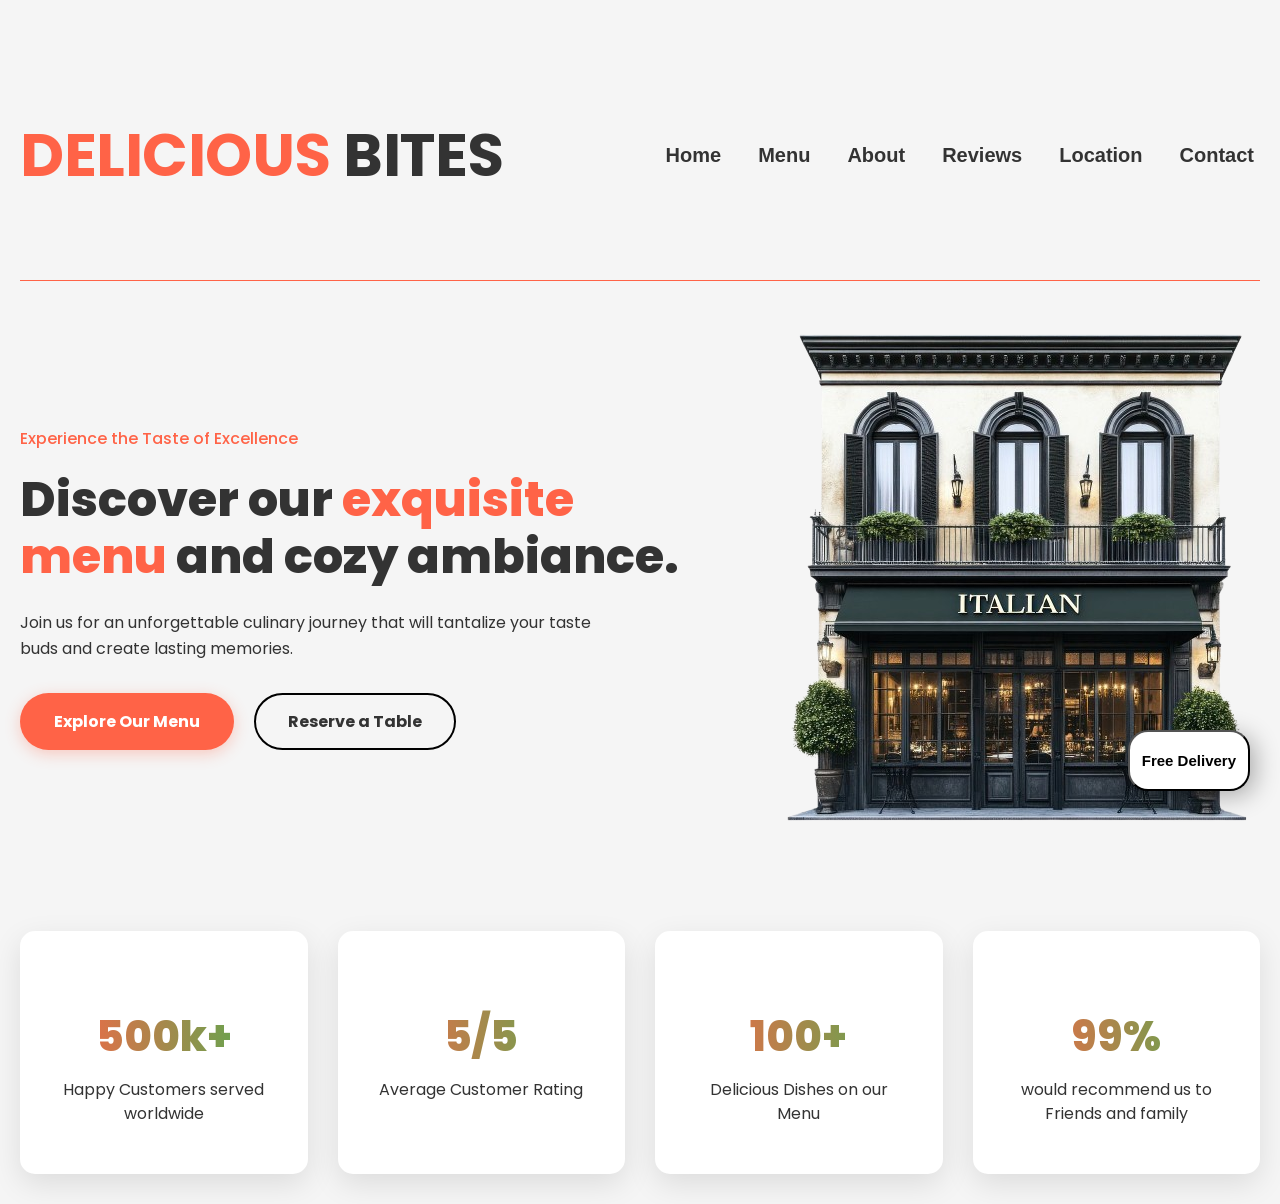
==== index.html @ ff62959d "change font-family" ====
<!DOCTYPE html>
<html lang="en">

<head>
    <meta charset="UTF-8">
    <meta name="viewport" content="width=device-width, initial-scale=1.0">
    <title>Restaurant Website</title>
    <link rel="stylesheet" href="style.css">
    <link href="https://fonts.googleapis.com/css2?family=Poppins:wght@300;400;600;800&display=swap" rel="stylesheet">
</head>

<body>
    <header>
        <div class="logo">
            <h1><span>DELICIOUS</span> BITES</h1>
        </div>
        <nav>
            <ul>
                <button onclick="showSection('home')">Home</button>
                <button onclick="showSection('menu')">Menu</button>
                <button onclick="showSection('about')">About</button>
                <button onclick="showSection('reviews')">Reviews</button>
                <button onclick="showSection('location')">Location</button>
                <button onclick="showSection('contact')">Contact</button>
            </ul>
        </nav>
    </header>

    <hr>

    <section id="home" class="content-section">
        <div class="hero">
            <div class="content">
                <h2>Experience the Taste of Excellence</h2>
                <h1>Discover our <span>exquisite menu </span> and cozy ambiance.</h1>
                <p>Join us for an unforgettable culinary journey that will tantalize your taste buds and create lasting
                    memories.</p>
                <div class="buttons">
                    <a href="#menu" onclick="showSection('menu')" class="btn btn-primary">Explore Our Menu</a>
                    <a href="#contact" onclick="showSection('contact')" class="btn btn-secondary">Reserve a Table</a>
                </div>
            </div>

            <div class="profile">
                <img src="asset/profile.png" alt="" />
                <button onclick="showSection('contact')" class="delivery">Free Delivery</button>
            </div>
        </div>
        <section class="stats">
            <div class="stat-item">
                <h3>500k+</h3>
                <p>Happy Customers served worldwide</p>
            </div>

            <div class="stat-item">
                <h3>5/5</h3>
                <p>Average Customer Rating</p>
            </div>

            <div class="stat-item">
                <h3>100+</h3>
                <p>Delicious Dishes on our Menu</p>
            </div>

            <div class="stat-item">
                <h3>99%</h3>
                <p>would recommend us to Friends and family</p>
            </div>
        </section>
    </section>

    <section id="menu" class="content-section">
        <h2>Our Menu</h2>
        <p>Delicious dishes coming soon...</p>
    </section>

    <!-- ABOUT -->
    <section id="about" class="content-section">
        <h2>About</h2>
        <p>
            At Delicious Bites, we are passionate about creating unforgettable dining experiences. Our culinary team
            crafts each dish with care, using the freshest ingredients to ensure every bite is a delight. Whether
            you're joining us for a romantic dinner, a family gathering, or a casual meal with friends, we strive to
            provide exceptional service and a warm, inviting atmosphere. Come and discover why our customers keep
            coming back for more!
        </p>
    </section>

    <!-- REVIEWS -->
    <section id="reviews" class="content-section">
        <h2>Reviews</h2>
        <p>"The food was absolutely amazing! The flavors were perfectly balanced, and the presentation was
            beautiful. I can't wait to come back and try more dishes!" - Sarah M.</p>
    </section>

    <!-- CONTACT -->
    <section id="contact" class="content-section">
        <h2>Contact</h2>
        <p>Email: example@email.com</p>
    </section>


    <script src="script.js"></script>
</body>

</html>
---- style.css ----
:root {
    --primary-color: rgb(255, 99, 71);
    --secondary-color: rgb(76, 175, 80);
    --background-color: rgb(245, 245, 245);
    --text-color: rgb(51, 51, 51);
}

body {
    font-family: poppins, sans-serif;
    padding: 20px;
    color: var(--text-color);
    background-color: var(--background-color);
    max-width: 1350px;
    margin: 10px auto;
    overflow-x: hidden;
}

header {
    display: flex;
    justify-content: space-between;
    align-items: center;
    margin: 40px 0;
}

.hero {
    margin-top: 40px;
    display: flex;
    justify-content: space-evenly;
}

.logo {
    font-size: 30px;
    margin: 0;
    font-weight: 800;
    letter-spacing: -0.5px;
}

.logo::after {
    content: '';
    color: var(--primary-color);
}

.logo span {
    color: var(--primary-color);
}

nav ul {
    display: flex;
    list-style-type: none;
    margin: 0;
    gap: 25px;
    flex-wrap: wrap;
}

nav button {
    background: none;
    border: none;
    font-size: 20px;
    cursor: pointer;
    color: var(--text-color);
    transition: color 0.3s ease;
    font-weight: 600;
}

nav button:hover {
    color: var(--primary-color);
}

hr {
    border: none;
    border-top: 1px solid var(--primary-color);
    margin: 40px 0;
}

.hero {
    margin-bottom: 70px;
    display: flex;
    align-items: center;
    justify-content: space-between;
    flex-wrap: wrap;
}

.hero h2 {
    font-size: 16px;
    font-weight: 500;
    margin-bottom: 20px;
    color: var(--primary-color);
    display: flex;
    align-items: center;
    gap: 8px;
}

.hero h1 {
    font-size: 48px;
    margin-top: 0;
    margin-bottom: 24px;
    font-weight: 800;
    line-height: 1.2;
    max-width: 700px;
}

.hero span {
    color: var(--primary-color);
}

.hero p {
    font-size: 16px;
    margin-bottom: 32px;
    line-height: 1.6;
    color: var(--text-color);
    max-width: 600px;
}

.buttons {
    display: flex;
    gap: 20px;
}

.btn {
    display: inline-flex;
    align-items: center;
    justify-content: center;
    padding: 14px 32px;
    border-radius: 50px;
    font-weight: 600;
    text-decoration: none;
    transition: all 0.3s ease;
    font-size: 16px;
    cursor: pointer;
    border: 2px solid transparent;
}

.btn-primary {
    background-color: var(--primary-color);
    color: rgb(255, 255, 255);
    box-shadow: 0 4px 15px rgba(255, 99, 71, 0.3);
    font-weight: bold;
}

.btn-primary:hover {
    background-color: var(--secondary-color);
    transform: translateY(-2px);
    color: var(--text-color);
    box-shadow: 0 6px 20px rgba(14, 4, 4, 0.5);
}

.btn-secondary {
    background-color: transparent;
    color: var(--text-color);
    border-color: black;
    font-weight: bold;
}

.btn-secondary:hover {
    background-color: var(--secondary-color);
    color: rgb(255, 255, 255);
    transform: translateY(-3px);
}

.profile {
    position: relative;

}

.profile img {
    max-width: 100%;
    height: auto;
}

.delivery {
    position: absolute;
    background-color: white;
    padding: 20px 12px;
    border-radius: 20px;
    font-size: 15px;
    font-weight: 600;
    box-shadow: 5px 5px 25px rgba(0, 0, 0, 0.3);
    bottom: 50px;
    right: 10px;
}
.delivery:hover{
    color: var(--primary-color);
    transform: translateY(-3px);
    cursor: pointer;
}
.stats {
    display: grid;
    grid-template-columns: repeat(auto-fit, minmax(220px, 1fr));
    gap: 30px;
    margin-top: 90px;
}

.stat-item {
    background-color: rgb(255, 255, 255);
    border-radius: 15px;
    padding: 30px;
    text-align: center;
    box-shadow: 0 10px 30px rgba(0, 0, 0, 0.1);
    transition: transform 0.3s ease, box-shadow 0.3s ease;
    border: 2px solid white;
}

.stat-item:hover {
    transform: translateY(-10px);
    box-shadow: 0 15px 40px rgba(0, 0, 0, 0.2);
}

.stat-item h3 {
    font-size: 42px;
    font-weight: 800;
    margin-bottom: 10px;
    color: var(--primary-color);
    background: linear-gradient(to right, var(--primary-color), var(--secondary-color));
    -webkit-background-clip: text;
    -webkit-text-fill-color: transparent;
}

.stat-item p {
    font-size: 16px;
    color: var(--text-color);
    margin-top: 0;
    line-height: 1.5;
}

.content-section {
    display: none;
}
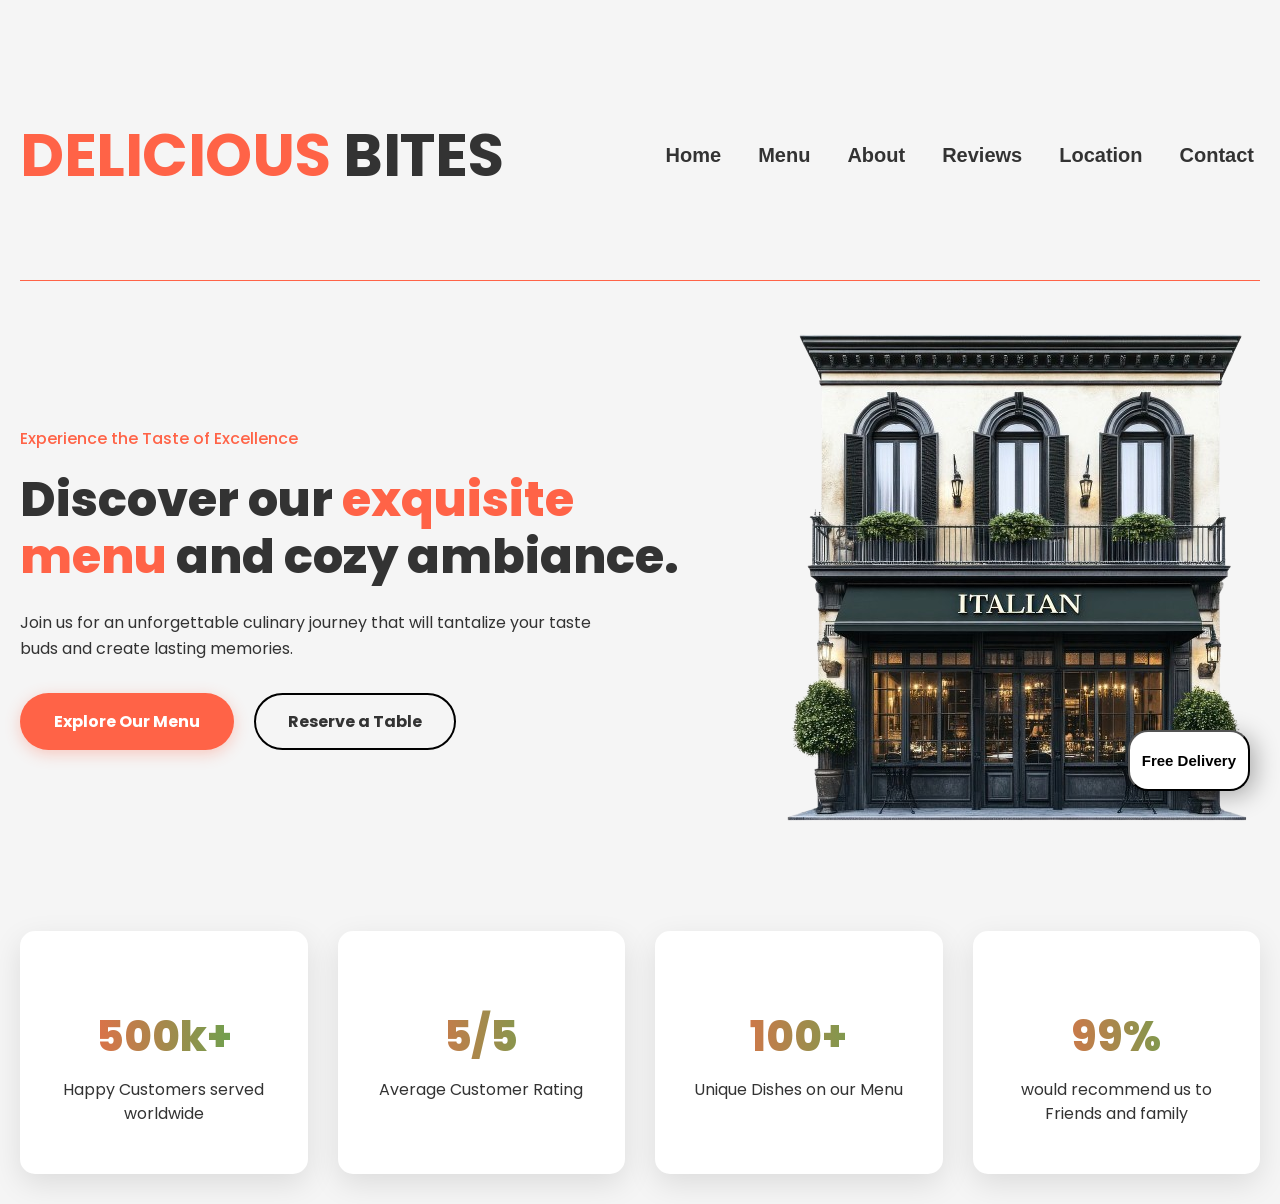
==== commit 4e50b64b: "little chamges" ====
--- a/index.html
+++ b/index.html
@@ -59,7 +59,7 @@
 
             <div class="stat-item">
                 <h3>100+</h3>
-                <p>Delicious Dishes on our Menu</p>
+                <p>Unique Dishes on our Menu</p>
             </div>
 
             <div class="stat-item">
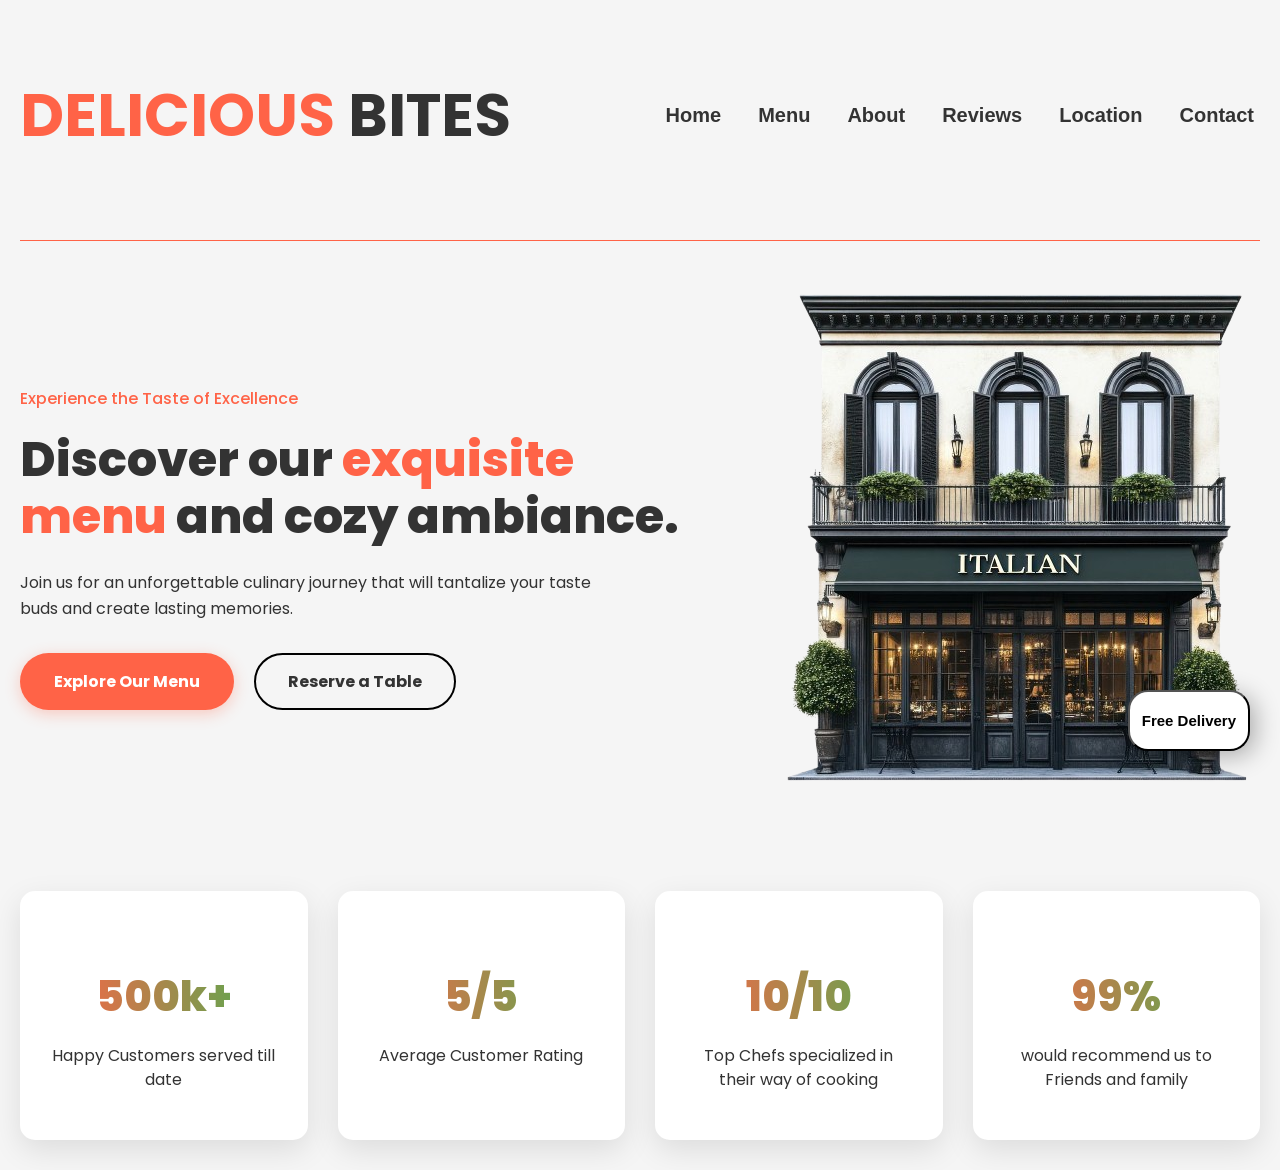
==== commit 2466a674: "added dishes in menu" ====
--- a/index.html
+++ b/index.html
@@ -49,7 +49,7 @@
         <section class="stats">
             <div class="stat-item">
                 <h3>500k+</h3>
-                <p>Happy Customers served worldwide</p>
+                <p>Happy Customers served till date</p>
             </div>
 
             <div class="stat-item">
@@ -58,8 +58,8 @@
             </div>
 
             <div class="stat-item">
-                <h3>100+</h3>
-                <p>Unique Dishes on our Menu</p>
+                <h3>10/10</h3>
+                <p>Top Chefs specialized in their way of cooking</p>
             </div>
 
             <div class="stat-item">
@@ -70,37 +70,162 @@
     </section>
 
     <section id="menu" class="content-section">
-        <h2>Our Menu</h2>
-        <p>Delicious dishes coming soon...</p>
+        <section class="menu">
+
+            <h1>Our Menu</h1>
+            <h2>🥗 Starters</h2>
+            <div onclick="showSection('contact')" class="menu-grid">
+                <div class="card">
+                    <img src="images/paneer-tikka.jpg" alt="paneer tikka">
+                    <h3>Paneer Tikka</h3>
+                    <p>Grilled and spicy cottage cheese</p>
+                    <span>₹199</span>
+                </div>
+                <div class="card">
+                    <img src="images/chicken-lollipop.jpg" alt="Chicken Lollipop">
+                    <h3>Chicken Lollipop</h3>
+                    <p>Crispy and juicy</p>
+                    <span>₹249</span>
+                </div>
+
+                <div class="card">
+                    <img src="images/spring-rolls.jpg" alt="Veg Spring Rolls">
+                    <h3>Veg Spring Rolls</h3>
+                    <p>Crunchy snack</p>
+                    <span>₹149</span>
+                </div>
+            </div>
+            <h2>🍛 Main Course</h2>
+            <div class="menu-grid">
+
+                <div class="card">
+                    <img src="images/butter-chicken.jpg" alt="Butter Chicken">
+                    <h3>Butter Chicken</h3>
+                    <p>Creamy rich gravy</p>
+                    <span>₹299</span>
+                </div>
+
+                <div class="card">
+                    <img src="images/paneer-butter-masala.jpg" alt="Paneer Butter Masala">
+                    <h3>Paneer Butter Masala</h3>
+                    <p>Classic veg dish</p>
+                    <span>₹259</span>
+                </div>
+
+                <div class="card">
+                    <img src="images/dal-makhani.jpg" alt="Dal Makhani">
+                    <h3>Dal Makhani</h3>
+                    <p>Slow-cooked lentils</p>
+                    <span>₹199</span>
+                </div>
+
+            </div>
+
+            <h2>🍚 Rice & Biryani</h2>
+            <div class="menu-grid">
+
+                <div class="card">
+                    <img src="images/chicken-biryani.jpg" alt="Chicken Biryani">
+                    <h3>Chicken Biryani</h3>
+                    <p>Aromatic & flavorful</p>
+                    <span>₹279</span>
+                </div>
+
+                <div class="card">
+                    <img src="images/veg-biryani.jpg" alt="Veg Biryani">
+                    <h3>Veg Biryani</h3>
+                    <p>Loaded with veggies</p>
+                    <span>₹229</span>
+                </div>
+
+                <div class="card">
+                    <img src="images/jeera-rice.jpg" alt="Jeera Rice">
+                    <h3>Jeera Rice</h3>
+                    <p>Perfect with curries</p>
+                    <span>₹149</span>
+                </div>
+
+            </div>
+
+            <h2>🍕 Fast Food</h2>
+            <div class="menu-grid">
+
+                <div class="card">
+                    <img src="images/pizza.jpg" alt="Pizza">
+                    <h3>Margherita Pizza</h3>
+                    <p>Cheesy classic</p>
+                    <span>₹199</span>
+                </div>
+
+                <div class="card">
+                    <img src="images/burger.jpg" alt="Burger">
+                    <h3>Cheese Burger</h3>
+                    <p>Juicy & filling</p>
+                    <span>₹179</span>
+                </div>
+
+                <div class="card">
+                    <img src="images/fries.jpg" alt="Fries">
+                    <h3>French Fries</h3>
+                    <p>Crispy & golden</p>
+                    <span>₹99</span>
+                </div>
+
+            </div>
+
+            <h2>🍰 Desserts</h2>
+            <div class="menu-grid">
+
+                <div class="card">
+                    <img src="images/gulab-jamun.jpg" alt="Gulab Jamun">
+                    <h3>Gulab Jamun</h3>
+                    <p>Soft & sweet</p>
+                    <span>₹99</span>
+                </div>
+
+                <div class="card">
+                    <img src="images/brownie.jpg" alt="Brownie">
+                    <h3>Chocolate Brownie</h3>
+                    <p>Rich chocolate</p>
+                    <span>₹149</span>
+                </div>
+
+                <div class="card">
+                    <img src="images/sundae.jpg" alt="Ice Cream Sundae">
+                    <h3>Ice Cream Sundae</h3>
+                    <p>Cool & refreshing</p>
+                    <span>₹129</span>
+                </div>
+            </div>
+        </section>
     </section>
-
-    <!-- ABOUT -->
-    <section id="about" class="content-section">
-        <h2>About</h2>
-        <p>
-            At Delicious Bites, we are passionate about creating unforgettable dining experiences. Our culinary team
-            crafts each dish with care, using the freshest ingredients to ensure every bite is a delight. Whether
-            you're joining us for a romantic dinner, a family gathering, or a casual meal with friends, we strive to
-            provide exceptional service and a warm, inviting atmosphere. Come and discover why our customers keep
-            coming back for more!
-        </p>
-    </section>
-
-    <!-- REVIEWS -->
-    <section id="reviews" class="content-section">
-        <h2>Reviews</h2>
-        <p>"The food was absolutely amazing! The flavors were perfectly balanced, and the presentation was
-            beautiful. I can't wait to come back and try more dishes!" - Sarah M.</p>
-    </section>
-
-    <!-- CONTACT -->
-    <section id="contact" class="content-section">
-        <h2>Contact</h2>
-        <p>Email: example@email.com</p>
-    </section>
-
-
-    <script src="script.js"></script>
+        <!-- ABOUT -->
+        <section id="about" class="content-section">
+            <h2>About</h2>
+            <p>
+                At Delicious Bites, we are passionate about creating unforgettable dining experiences. Our culinary team
+                crafts each dish with care, using the freshest ingredients to ensure every bite is a delight. Whether
+                you're joining us for a romantic dinner, a family gathering, or a casual meal with friends, we strive to
+                provide exceptional service and a warm, inviting atmosphere. Come and discover why our customers keep
+                coming back for more!
+            </p>
+        </section>
+
+        <!-- REVIEWS -->
+        <section id="reviews" class="content-section">
+            <h2>Reviews</h2>
+            <p>"The food was absolutely amazing! The flavors were perfectly balanced, and the presentation was
+                beautiful. I can't wait to come back and try more dishes!" - Sarah M.</p>
+        </section>
+
+        <!-- CONTACT -->
+        <section id="contact" class="content-section">
+            <h2>Contact</h2>
+            <p>Email: example@email.com</p>
+        </section>
+
+
+        <script src="script.js"></script>
 </body>
 
 </html>
--- a/style.css
+++ b/style.css
@@ -19,11 +19,10 @@
     display: flex;
     justify-content: space-between;
     align-items: center;
-    margin: 40px 0;
 }
 
 .hero {
-    margin-top: 40px;
+    margin-top: 0px;
     display: flex;
     justify-content: space-evenly;
 }
@@ -32,7 +31,6 @@
     font-size: 30px;
     margin: 0;
     font-weight: 800;
-    letter-spacing: -0.5px;
 }
 
 .logo::after {
@@ -198,6 +196,7 @@
     box-shadow: 0 10px 30px rgba(0, 0, 0, 0.1);
     transition: transform 0.3s ease, box-shadow 0.3s ease;
     border: 2px solid white;
+    cursor: pointer;
 }
 
 .stat-item:hover {
@@ -218,10 +217,63 @@
 .stat-item p {
     font-size: 16px;
     color: var(--text-color);
-    margin-top: 0;
     line-height: 1.5;
 }
 
 .content-section {
     display: none;
+}
+
+.menu{
+    padding: auto;
+    text-align: center;
+}
+.menu h1{
+    margin-bottom: 30px;
+    font-size: 36px;
+}
+
+.menu h2{
+    color: var(--primary-color);
+    font-size: 25px;
+}
+
+.menu-grid{
+    display: grid;
+    grid-template-columns: repeat(auto-fit, minmax(250px, 1fr));
+    gap: 30px;
+    margin-bottom: 80px;
+}
+
+.card{
+    background-color: rgb(241, 191, 191);
+    border-radius: 8px;
+    padding: 15px;
+    transition: 0.5s;
+}
+
+.card:hover{
+    transform: translateY(-5px);
+    box-shadow: 0 10px 20px rgba(4, 4, 96, 0.2);
+    cursor: pointer;
+}
+
+.card h3{
+    margin-bottom: 10px;
+}
+
+.card p{
+    font-size: medium;
+}
+
+.card span{
+    font-weight: bold;
+}
+
+.card img{
+    width: 100%;
+    height: 400px;
+    object-fit: cover;
+    border-radius: 10px;
+    margin-bottom: 5px;
 }
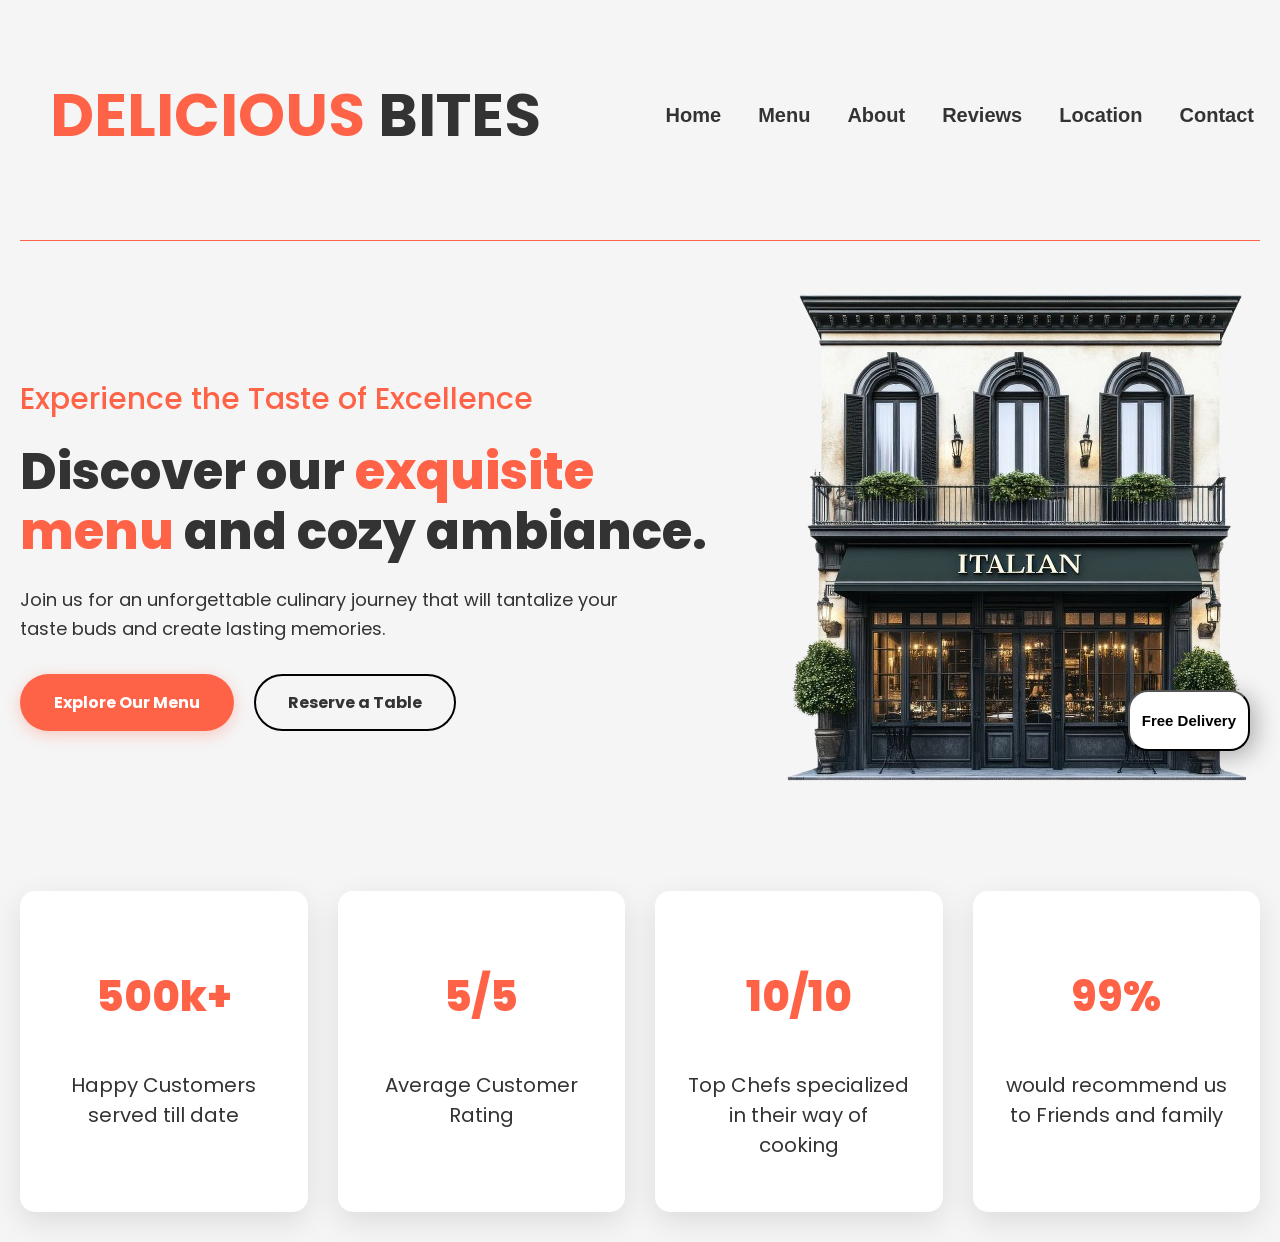
==== commit f9f61b0d: "Added images folder" ====
--- a/index.html
+++ b/index.html
@@ -46,6 +46,8 @@
                 <button onclick="showSection('contact')" class="delivery">Free Delivery</button>
             </div>
         </div>
+
+
         <section class="stats">
             <div class="stat-item">
                 <h3>500k+</h3>
@@ -74,7 +76,7 @@
 
             <h1>Our Menu</h1>
             <h2>🥗 Starters</h2>
-            <div onclick="showSection('contact')" class="menu-grid">
+            <div class="menu-grid">
                 <div class="card">
                     <img src="images/paneer-tikka.jpg" alt="paneer tikka">
                     <h3>Paneer Tikka</h3>
@@ -199,33 +201,34 @@
             </div>
         </section>
     </section>
-        <!-- ABOUT -->
-        <section id="about" class="content-section">
-            <h2>About</h2>
-            <p>
-                At Delicious Bites, we are passionate about creating unforgettable dining experiences. Our culinary team
-                crafts each dish with care, using the freshest ingredients to ensure every bite is a delight. Whether
-                you're joining us for a romantic dinner, a family gathering, or a casual meal with friends, we strive to
-                provide exceptional service and a warm, inviting atmosphere. Come and discover why our customers keep
-                coming back for more!
-            </p>
-        </section>
-
-        <!-- REVIEWS -->
-        <section id="reviews" class="content-section">
-            <h2>Reviews</h2>
-            <p>"The food was absolutely amazing! The flavors were perfectly balanced, and the presentation was
-                beautiful. I can't wait to come back and try more dishes!" - Sarah M.</p>
-        </section>
-
-        <!-- CONTACT -->
-        <section id="contact" class="content-section">
-            <h2>Contact</h2>
-            <p>Email: example@email.com</p>
-        </section>
-
-
-        <script src="script.js"></script>
+    
+    <!-- ABOUT -->
+    <section id="about" class="content-section">
+        <h2>About</h2>
+        <p>
+            At Delicious Bites, we are passionate about creating unforgettable dining experiences. Our culinary team
+            crafts each dish with care, using the freshest ingredients to ensure every bite is a delight. Whether
+            you're joining us for a romantic dinner, a family gathering, or a casual meal with friends, we strive to
+            provide exceptional service and a warm, inviting atmosphere. Come and discover why our customers keep
+            coming back for more!
+        </p>
+    </section>
+
+    <!-- REVIEWS -->
+    <section id="reviews" class="content-section">
+        <h2>Reviews</h2>
+        <p>"The food was absolutely amazing! The flavors were perfectly balanced, and the presentation was
+            beautiful. I can't wait to come back and try more dishes!" - Sarah M.</p>
+
+    </section>
+
+    <!-- CONTACT -->
+    <section id="contact" class="content-section">
+        <h2>Contact</h2>
+        <p>Email: example@email.com</p>
+    </section>
+
+    <script src="script.js"></script>
 </body>
 
 </html>
--- a/style.css
+++ b/style.css
@@ -5,12 +5,15 @@
     --text-color: rgb(51, 51, 51);
 }
 
+html {
+    scroll-behavior: smooth;
+}
+
 body {
     font-family: poppins, sans-serif;
     padding: 20px;
     color: var(--text-color);
     background-color: var(--background-color);
-    max-width: 1350px;
     margin: 10px auto;
     overflow-x: hidden;
 }
@@ -22,7 +25,6 @@
 }
 
 .hero {
-    margin-top: 0px;
     display: flex;
     justify-content: space-evenly;
 }
@@ -31,6 +33,7 @@
     font-size: 30px;
     margin: 0;
     font-weight: 800;
+    margin-left: 30px;
 }
 
 .logo::after {
@@ -79,7 +82,7 @@
 }
 
 .hero h2 {
-    font-size: 16px;
+    font-size: 30px;
     font-weight: 500;
     margin-bottom: 20px;
     color: var(--primary-color);
@@ -89,7 +92,7 @@
 }
 
 .hero h1 {
-    font-size: 48px;
+    font-size: 50px;
     margin-top: 0;
     margin-bottom: 24px;
     font-weight: 800;
@@ -102,8 +105,8 @@
 }
 
 .hero p {
-    font-size: 16px;
-    margin-bottom: 32px;
+    font-size: 18px;
+    margin-bottom: 30px;
     line-height: 1.6;
     color: var(--text-color);
     max-width: 600px;
@@ -161,7 +164,7 @@
 }
 
 .profile img {
-    max-width: 100%;
+    max-width: auto;
     height: auto;
 }
 
@@ -176,11 +179,13 @@
     bottom: 50px;
     right: 10px;
 }
-.delivery:hover{
+
+.delivery:hover {
     color: var(--primary-color);
     transform: translateY(-3px);
     cursor: pointer;
 }
+
 .stats {
     display: grid;
     grid-template-columns: repeat(auto-fit, minmax(220px, 1fr));
@@ -196,7 +201,6 @@
     box-shadow: 0 10px 30px rgba(0, 0, 0, 0.1);
     transition: transform 0.3s ease, box-shadow 0.3s ease;
     border: 2px solid white;
-    cursor: pointer;
 }
 
 .stat-item:hover {
@@ -207,70 +211,66 @@
 .stat-item h3 {
     font-size: 42px;
     font-weight: 800;
-    margin-bottom: 10px;
-    color: var(--primary-color);
-    background: linear-gradient(to right, var(--primary-color), var(--secondary-color));
-    -webkit-background-clip: text;
-    -webkit-text-fill-color: transparent;
+    color: var(--primary-color);
 }
 
 .stat-item p {
-    font-size: 16px;
-    color: var(--text-color);
-    line-height: 1.5;
+    font-size: 20px;
+    color: var(--text-color);
 }
 
 .content-section {
     display: none;
 }
 
-.menu{
+.menu {
     padding: auto;
     text-align: center;
 }
-.menu h1{
+
+.menu h1 {
     margin-bottom: 30px;
     font-size: 36px;
 }
 
-.menu h2{
+.menu h2 {
     color: var(--primary-color);
     font-size: 25px;
 }
 
-.menu-grid{
+.menu-grid {
     display: grid;
     grid-template-columns: repeat(auto-fit, minmax(250px, 1fr));
     gap: 30px;
     margin-bottom: 80px;
 }
 
-.card{
+.card {
     background-color: rgb(241, 191, 191);
     border-radius: 8px;
     padding: 15px;
     transition: 0.5s;
 }
 
-.card:hover{
+.card:hover {
     transform: translateY(-5px);
     box-shadow: 0 10px 20px rgba(4, 4, 96, 0.2);
     cursor: pointer;
 }
 
-.card h3{
+.card h3 {
     margin-bottom: 10px;
 }
 
-.card p{
+.card p {
     font-size: medium;
 }
 
-.card span{
+.card span {
     font-weight: bold;
 }
 
-.card img{
+.card img {
     width: 100%;
     height: 400px;
     object-fit: cover;
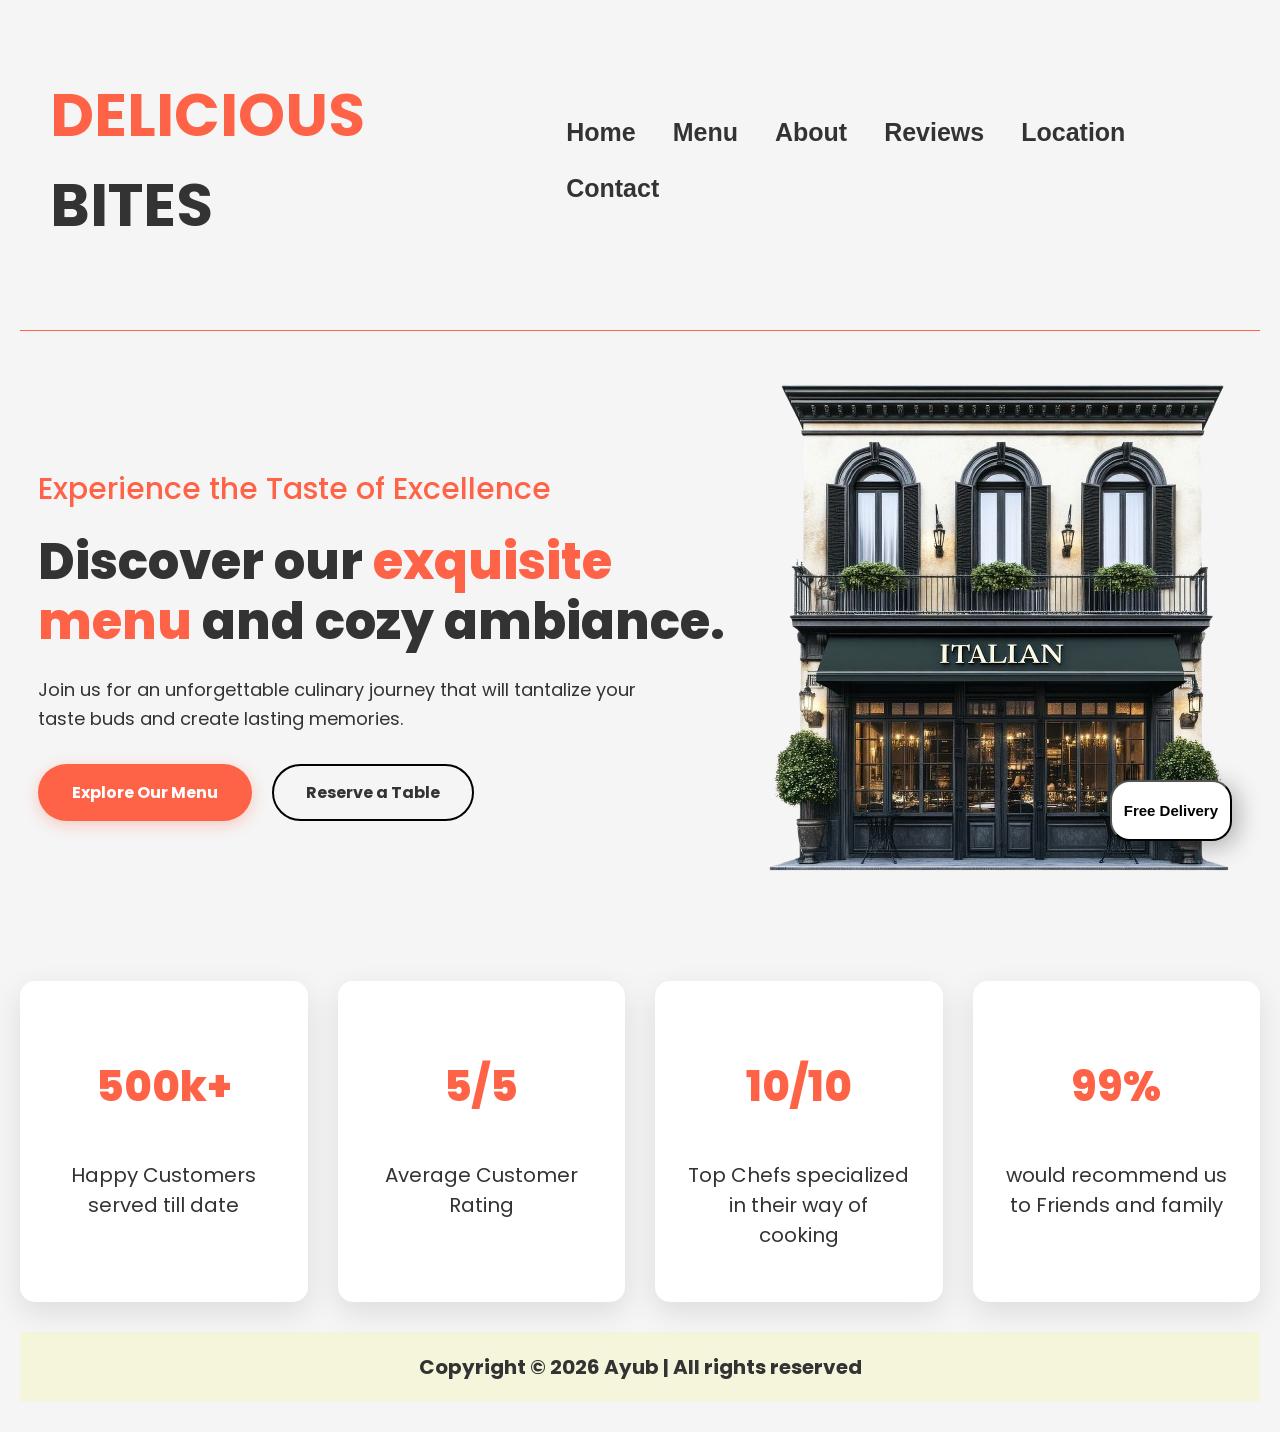
==== commit bc268628: "added footer" ====
--- a/index.html
+++ b/index.html
@@ -227,7 +227,7 @@
         <h2>Contact</h2>
         <p>Email: example@email.com</p>
     </section>
-
+<footer onclick="showSection('home')" class="footer">Copyright © 2026 Ayub | All rights reserved</footer>
     <script src="script.js"></script>
 </body>
 
--- a/style.css
+++ b/style.css
@@ -4,11 +4,9 @@
     --background-color: rgb(245, 245, 245);
     --text-color: rgb(51, 51, 51);
 }
-
-html {
+html{
     scroll-behavior: smooth;
 }
-
 body {
     font-family: poppins, sans-serif;
     padding: 20px;
@@ -22,11 +20,7 @@
     display: flex;
     justify-content: space-between;
     align-items: center;
-}
-
-.hero {
-    display: flex;
-    justify-content: space-evenly;
+    margin-right: 30px;
 }
 
 .logo {
@@ -56,7 +50,7 @@
 nav button {
     background: none;
     border: none;
-    font-size: 20px;
+    font-size: 25px;
     cursor: pointer;
     color: var(--text-color);
     transition: color 0.3s ease;
@@ -74,10 +68,9 @@
 }
 
 .hero {
-    margin-bottom: 70px;
-    display: flex;
-    align-items: center;
-    justify-content: space-between;
+    display: flex;
+    align-items: center;
+    justify-content: space-evenly;
     flex-wrap: wrap;
 }
 
@@ -179,13 +172,11 @@
     bottom: 50px;
     right: 10px;
 }
-
-.delivery:hover {
+.delivery:hover{
     color: var(--primary-color);
     transform: translateY(-3px);
     cursor: pointer;
 }
-
 .stats {
     display: grid;
     grid-template-columns: repeat(auto-fit, minmax(220px, 1fr));
@@ -223,57 +214,68 @@
     display: none;
 }
 
-.menu {
+.menu{
     padding: auto;
     text-align: center;
 }
-
-.menu h1 {
+.menu h1{
     margin-bottom: 30px;
     font-size: 36px;
 }
 
-.menu h2 {
+.menu h2{
     color: var(--primary-color);
     font-size: 25px;
 }
 
-.menu-grid {
+.menu-grid{
     display: grid;
     grid-template-columns: repeat(auto-fit, minmax(250px, 1fr));
     gap: 30px;
     margin-bottom: 80px;
 }
 
-.card {
+.card{
     background-color: rgb(241, 191, 191);
     border-radius: 8px;
     padding: 15px;
     transition: 0.5s;
 }
 
-.card:hover {
+.card:hover{
     transform: translateY(-5px);
     box-shadow: 0 10px 20px rgba(4, 4, 96, 0.2);
     cursor: pointer;
 }
 
-.card h3 {
+.card h3{
     margin-bottom: 10px;
 }
 
-.card p {
+.card p{
     font-size: medium;
 }
 
-.card span {
-    font-weight: bold;
-}
-
-.card img {
+.card span{
+    font-weight: bold;
+}
+
+.card img{
     width: 100%;
     height: 400px;
     object-fit: cover;
     border-radius: 10px;
     margin-bottom: 5px;
+}
+
+.footer{
+    background-color: beige;
+    display: flex;
+    justify-content: center;
+    padding: 20px;
+    font-size: 20px;
+    font-weight: bold;
+    color: var(--text-color);
+    cursor: pointer;
+    margin-top: 30px;
 }
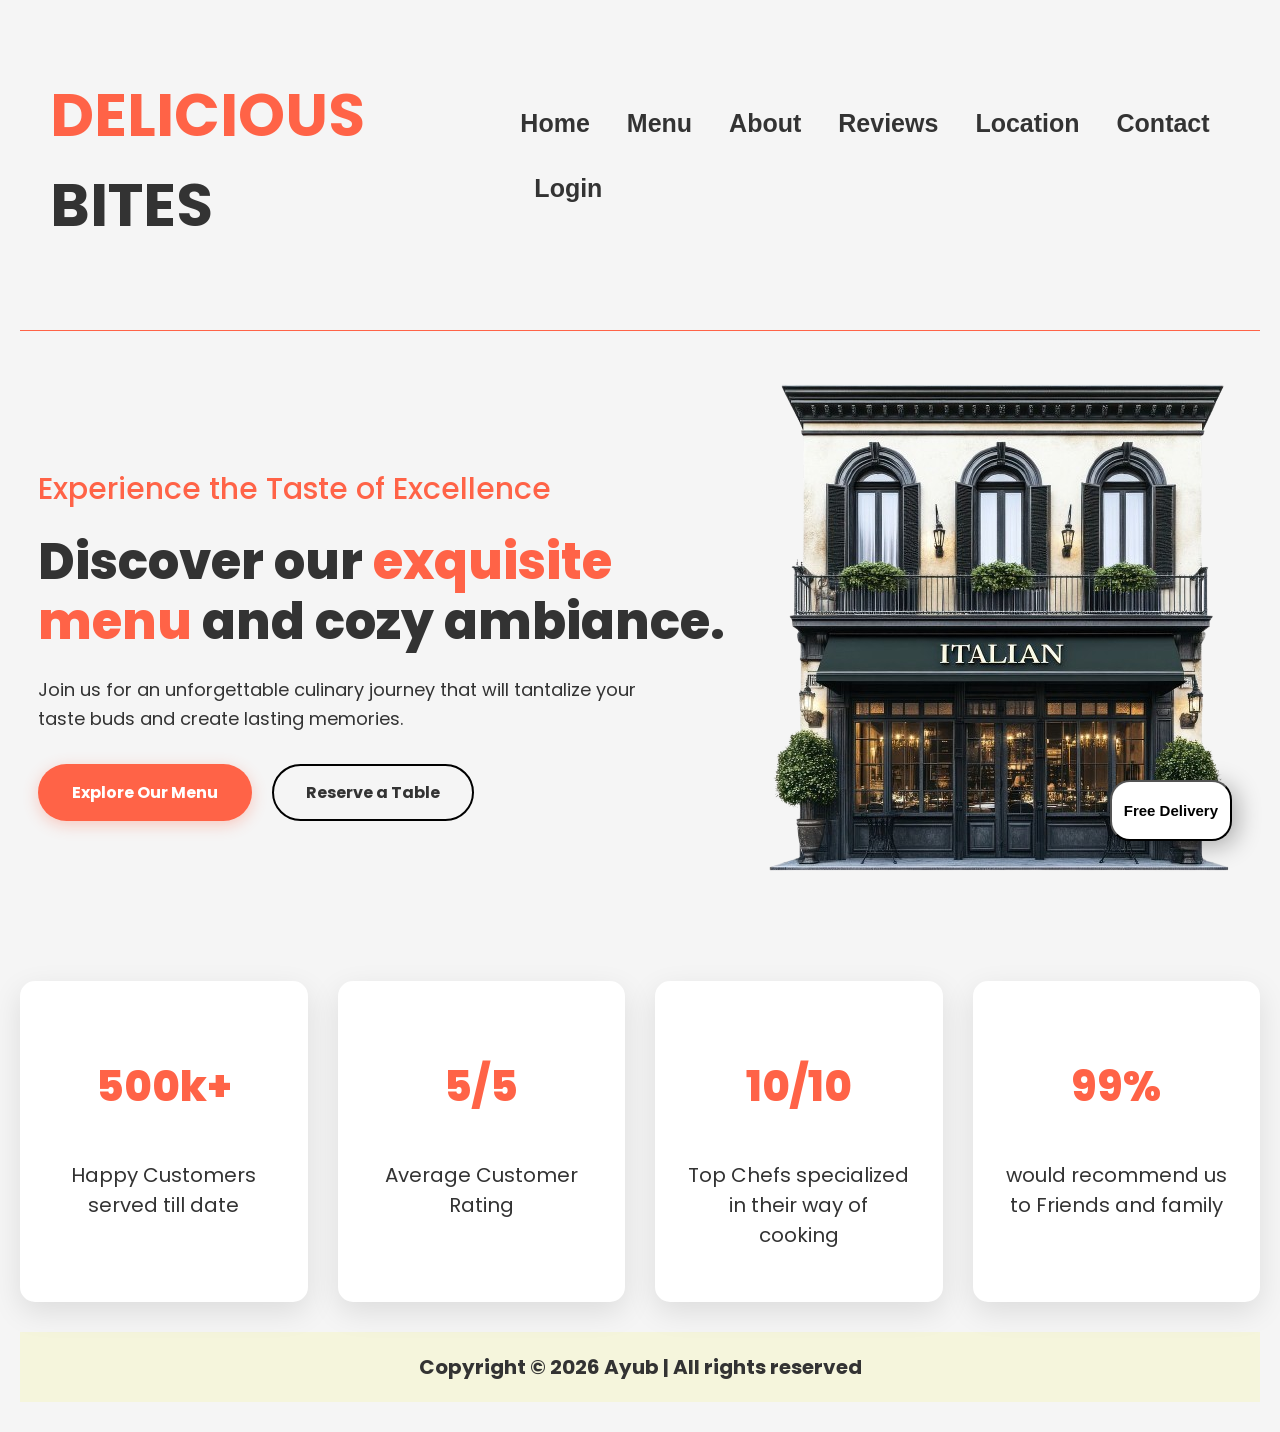
==== commit b015ee08: "Added login" ====
--- a/index.html
+++ b/index.html
@@ -4,7 +4,7 @@
 <head>
     <meta charset="UTF-8">
     <meta name="viewport" content="width=device-width, initial-scale=1.0">
-    <title>Restaurant Website</title>
+    <title>DELICIOUS BITES</title>
     <link rel="stylesheet" href="style.css">
     <link href="https://fonts.googleapis.com/css2?family=Poppins:wght@300;400;600;800&display=swap" rel="stylesheet">
 </head>
@@ -22,7 +22,9 @@
                 <button onclick="showSection('reviews')">Reviews</button>
                 <button onclick="showSection('location')">Location</button>
                 <button onclick="showSection('contact')">Contact</button>
+                <a href="login/login.html">Login</a>
             </ul>
+            
         </nav>
     </header>
 
@@ -201,33 +203,163 @@
             </div>
         </section>
     </section>
-    
+
     <!-- ABOUT -->
     <section id="about" class="content-section">
-        <h2>About</h2>
-        <p>
-            At Delicious Bites, we are passionate about creating unforgettable dining experiences. Our culinary team
-            crafts each dish with care, using the freshest ingredients to ensure every bite is a delight. Whether
-            you're joining us for a romantic dinner, a family gathering, or a casual meal with friends, we strive to
-            provide exceptional service and a warm, inviting atmosphere. Come and discover why our customers keep
-            coming back for more!
-        </p>
+        <div class="about">
+            <h2>About Us</h2>
+
+            <p>
+                Welcome to our restaurant, where taste meets quality! We serve freshly prepared dishes made with the
+                finest
+                ingredients.
+                Our goal is to provide a memorable dining experience with delicious food, a warm ambiance, and excellent
+                service.
+            </p>
+
+            <p>
+                At Delicious Bites, we are passionate about creating unforgettable dining experiences. Our culinary team
+                crafts each dish with care, using the freshest ingredients to ensure every bite is a delight. Whether
+                you're joining us for a romantic dinner, a family gathering, or a casual meal with friends, we strive to
+                provide exceptional service and a warm, inviting atmosphere. Come and discover why our customers keep
+                coming back for more!
+            </p>
+
+            <p>
+                Whether you're here for a quick bite or a family dinner, we ensure every meal is special. Come and enjoy
+                a
+                perfect blend
+                of flavor, comfort, and hospitality.
+            </p>
+        </div>
     </section>
 
     <!-- REVIEWS -->
     <section id="reviews" class="content-section">
-        <h2>Reviews</h2>
-        <p>"The food was absolutely amazing! The flavors were perfectly balanced, and the presentation was
-            beautiful. I can't wait to come back and try more dishes!" - Sarah M.</p>
-
+        <div class="menu-grid">
+            <div class="card">
+                <h3>Review 1</h3>
+                <p class="name">Rahul S.</p>
+                <p class="rating">⭐⭐⭐⭐⭐</p>
+                <p class="date">March 2026</p>
+                <p class="review">“The food was absolutely delicious! Everything was fresh and served hot. Loved the
+                    overall experience.”</p>
+            </div>
+
+            <div class="card">
+                <h3>Review 2</h3>
+                <p class="name">Priya K.</p>
+                <p class="rating">⭐⭐⭐⭐</p>
+                <p class="date">February 2026</p>
+                <p class="review">“Great ambiance and good service. The place was a bit crowded but the food made up
+                    for it.”</p>
+            </div>
+
+            <div class="card">
+                <h3>Review 3</h3>
+                <p class="name">Aman Verma</p>
+                <p class="rating">⭐⭐⭐⭐⭐</p>
+                <p class="date">March 2026</p>
+                <p class="review">“One of the best restaurants I’ve visited! The taste, presentation, and service
+                    were all perfect. Highly recommended!”</p>
+            </div>
+
+            <div class="card">
+                <h3>Review 4</h3>
+                <p class="name">Neha Sharma</p>
+                <p class="rating">⭐⭐⭐⭐⭐</p>
+                <p class="date">January 2026</p>
+                <p class="review">“Loved the vibe of this place. Perfect for dinner with friends. Food was amazing
+                    and staff was very polite.”</p>
+            </div>
+
+            <div class="card">
+                <h3>Review 5</h3>
+                <p class="name">Rohit Gupta</p>
+                <p class="rating">⭐⭐⭐⭐</p>
+                <p class="date">March 2026</p>
+                <p class="review">“Nice place with tasty food. Service was quick and the staff was friendly. Will
+                    visit again!”</p>
+            </div>
+
+            <div class="card">
+                <h3>Review 6</h3>
+                <p class="name">Sneha Patel</p>
+                <p class="rating">⭐⭐⭐⭐⭐</p>
+                <p class="date">February 2026</p>
+                <p class="review">“Amazing experience! From starters to desserts, everything was just perfect.”</p>
+            </div>
+
+            <div class="card">
+                <h3>Review 7</h3>
+                <p class="name">Arjun Mehta</p>
+                <p class="rating">⭐⭐⭐⭐</p>
+                <p class="date">March 2026</p>
+                <p class="review">“Good food and decent pricing. The waiting time was a bit long, but overall worth
+                    it.”</p>
+            </div>
+
+            <div class="card">
+                <h3>Review 8</h3>
+                <p class="name">Pooja Singh</p>
+                <p class="rating">⭐⭐⭐⭐⭐</p>
+                <p class="date">March 2026</p>
+                <p class="review">“Absolutely loved the food ❤️ The flavors were rich and authentic. Highly
+                    recommended!”</p>
+            </div>
+
+            <div class="card">
+                <h3>Review 9</h3>
+                <p class="name">Karan Malhotra</p>
+                <p class="rating">⭐⭐⭐⭐</p>
+                <p class="date">February 2026</p>
+                <p class="review">“Nice ambiance and comfortable seating. Great place to hang out with friends.”</p>
+            </div>
+
+            <div class="card">
+                <h3>Review 10</h3>
+                <p class="name">Anjali Verma</p>
+                <p class="rating">⭐⭐⭐⭐⭐</p>
+                <p class="date">March 2026</p>
+                <p class="review">“Everything was perfect! Clean environment, tasty food, and excellent service.”
+                </p>
+            </div>
+
+        </div>
+
+    </section>
+    <section id="location" class="content-section">
+        <div class="location">
+            <h2>Our Location</h2>
+            <p>
+                📍 GT Road, Asansol, West Bengal, India
+            </p>
+            <p>
+                🕒 Open: 10:00 AM - 11:00 PM (All Days)
+            </p>
+            <p>
+                📞 Contact: +91 98765 43210
+            </p>
+        </div>
     </section>
 
     <!-- CONTACT -->
     <section id="contact" class="content-section">
-        <h2>Contact</h2>
-        <p>Email: example@email.com</p>
-    </section>
-<footer onclick="showSection('home')" class="footer">Copyright © 2026 Ayub | All rights reserved</footer>
+        <div class="contact">
+            <h2>Contact</h2>
+            <div class="infobox">
+                <input type="text" placeholder="Your Name"><br><br>
+                <input type="email" placeholder="Your Email"><br><br>
+                <button onclick="showMessage()">Send</button>
+                <p id="msg"></p>
+            </div>
+            <p>📞 Contact: +91 98765 43210</p>
+
+            <p>💌 Email: example@email.com</p>
+        </div>
+    </section>
+
+    <footer onclick="showSection('home')" class="footer">Copyright © 2026 Ayub | All rights reserved</footer>
     <script src="script.js"></script>
 </body>
 
--- a/style.css
+++ b/style.css
@@ -4,9 +4,11 @@
     --background-color: rgb(245, 245, 245);
     --text-color: rgb(51, 51, 51);
 }
-html{
+
+html {
     scroll-behavior: smooth;
 }
+
 body {
     font-family: poppins, sans-serif;
     padding: 20px;
@@ -59,6 +61,7 @@
 
 nav button:hover {
     color: var(--primary-color);
+    transform: translateY(0.9px);
 }
 
 hr {
@@ -172,11 +175,13 @@
     bottom: 50px;
     right: 10px;
 }
-.delivery:hover{
+
+.delivery:hover {
     color: var(--primary-color);
     transform: translateY(-3px);
     cursor: pointer;
 }
+
 .stats {
     display: grid;
     grid-template-columns: repeat(auto-fit, minmax(220px, 1fr));
@@ -214,53 +219,55 @@
     display: none;
 }
 
-.menu{
+.menu {
     padding: auto;
     text-align: center;
 }
-.menu h1{
+
+.menu h1 {
     margin-bottom: 30px;
     font-size: 36px;
 }
 
-.menu h2{
+.menu h2 {
     color: var(--primary-color);
     font-size: 25px;
 }
 
-.menu-grid{
+.menu-grid {
     display: grid;
     grid-template-columns: repeat(auto-fit, minmax(250px, 1fr));
     gap: 30px;
     margin-bottom: 80px;
 }
 
-.card{
+.card {
     background-color: rgb(241, 191, 191);
-    border-radius: 8px;
+    border-radius: 10px;
     padding: 15px;
     transition: 0.5s;
-}
-
-.card:hover{
+    text-align: center;
+}
+
+.card:hover {
     transform: translateY(-5px);
     box-shadow: 0 10px 20px rgba(4, 4, 96, 0.2);
     cursor: pointer;
 }
 
-.card h3{
+.card h3 {
     margin-bottom: 10px;
 }
 
-.card p{
-    font-size: medium;
-}
-
-.card span{
-    font-weight: bold;
-}
-
-.card img{
+.card p {
+    font-size: large;
+}
+
+.card span {
+    font-weight: bold;
+}
+
+.card img {
     width: 100%;
     height: 400px;
     object-fit: cover;
@@ -268,7 +275,7 @@
     margin-bottom: 5px;
 }
 
-.footer{
+.footer {
     background-color: beige;
     display: flex;
     justify-content: center;
@@ -278,4 +285,44 @@
     color: var(--text-color);
     cursor: pointer;
     margin-top: 30px;
-}+}
+
+.name {
+    font-weight: bold;
+    font-style: italic;
+}
+
+.date {
+    font-size: 12px;
+    color: black;
+}
+
+.location,
+.about,
+.contact {
+    text-align: center;
+}
+
+/* Navbar link styling with theme variables */
+nav a {
+    text-decoration: none;
+    color: var(--text-color);          /* light text on button */
+    padding: 10px 20px;
+    border-radius: 5px;
+    font-weight: 600;
+    font-size: 25px;
+    transition: background-color 0.3s ease, transform 0.2s ease;
+    display: inline-block;                   /* ensures padding applies nicely */
+}
+
+/* Hover effect */
+nav a:hover {
+    color: var(--primary-color);                 /* dark text for contrast */
+    transform: translateY(-2px);              /* subtle lift on hover */
+}
+
+/* Active/visited link */
+nav a:active {
+    opacity: 0.8;                             /* pressed effect */
+    transform: translateY(1px);               /* slight push down */
+}
